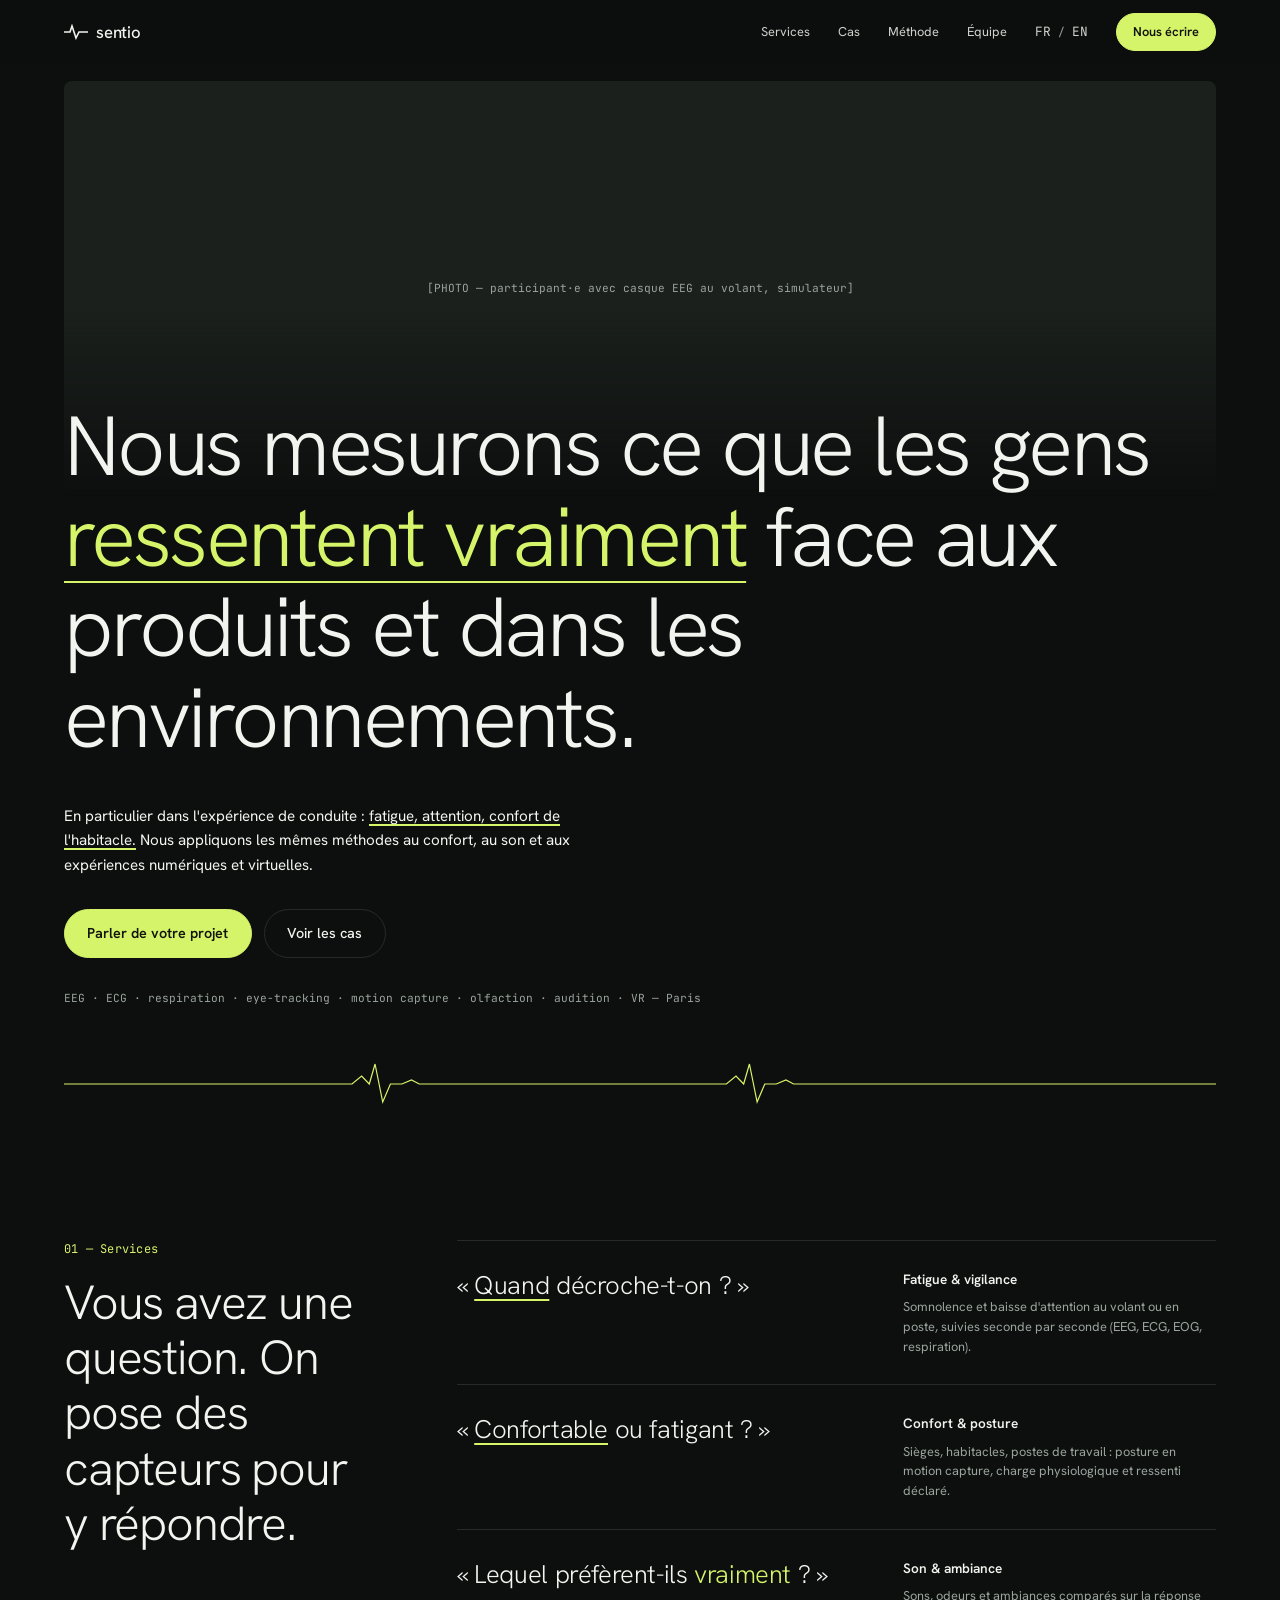
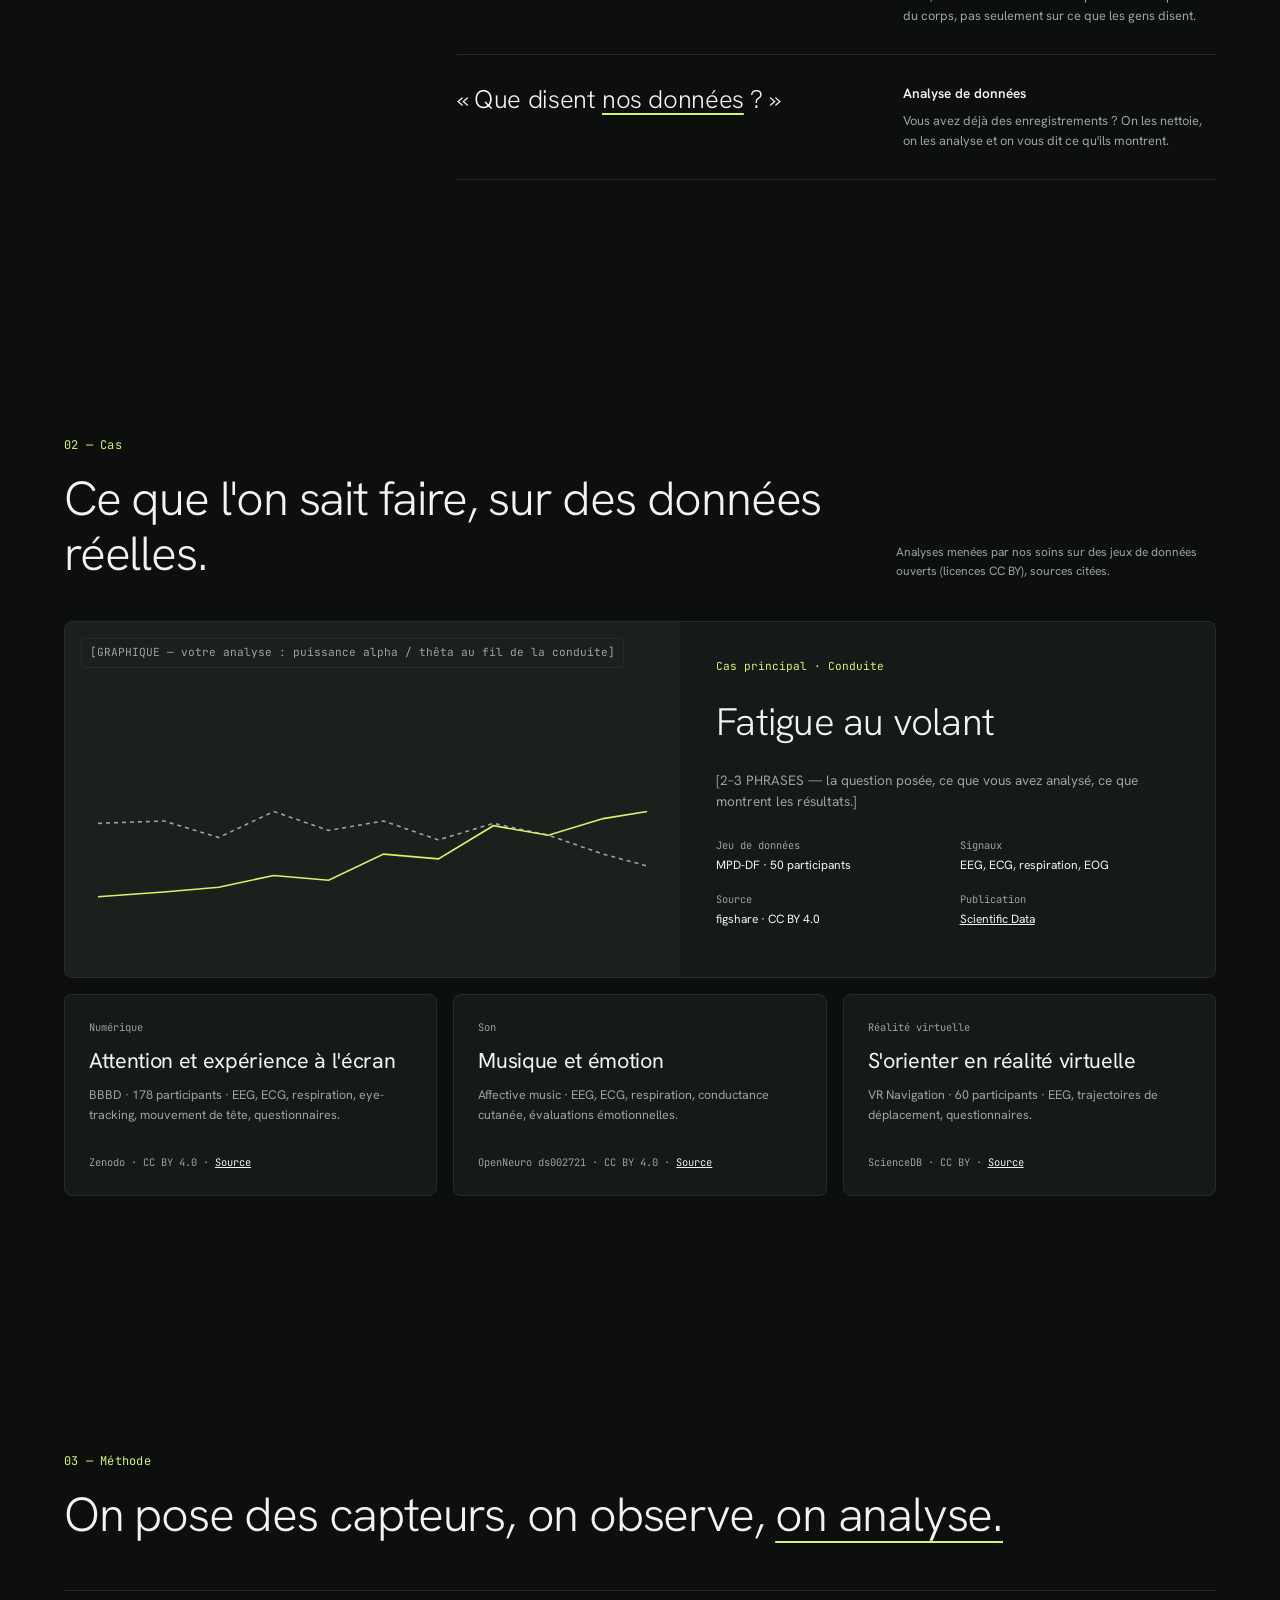
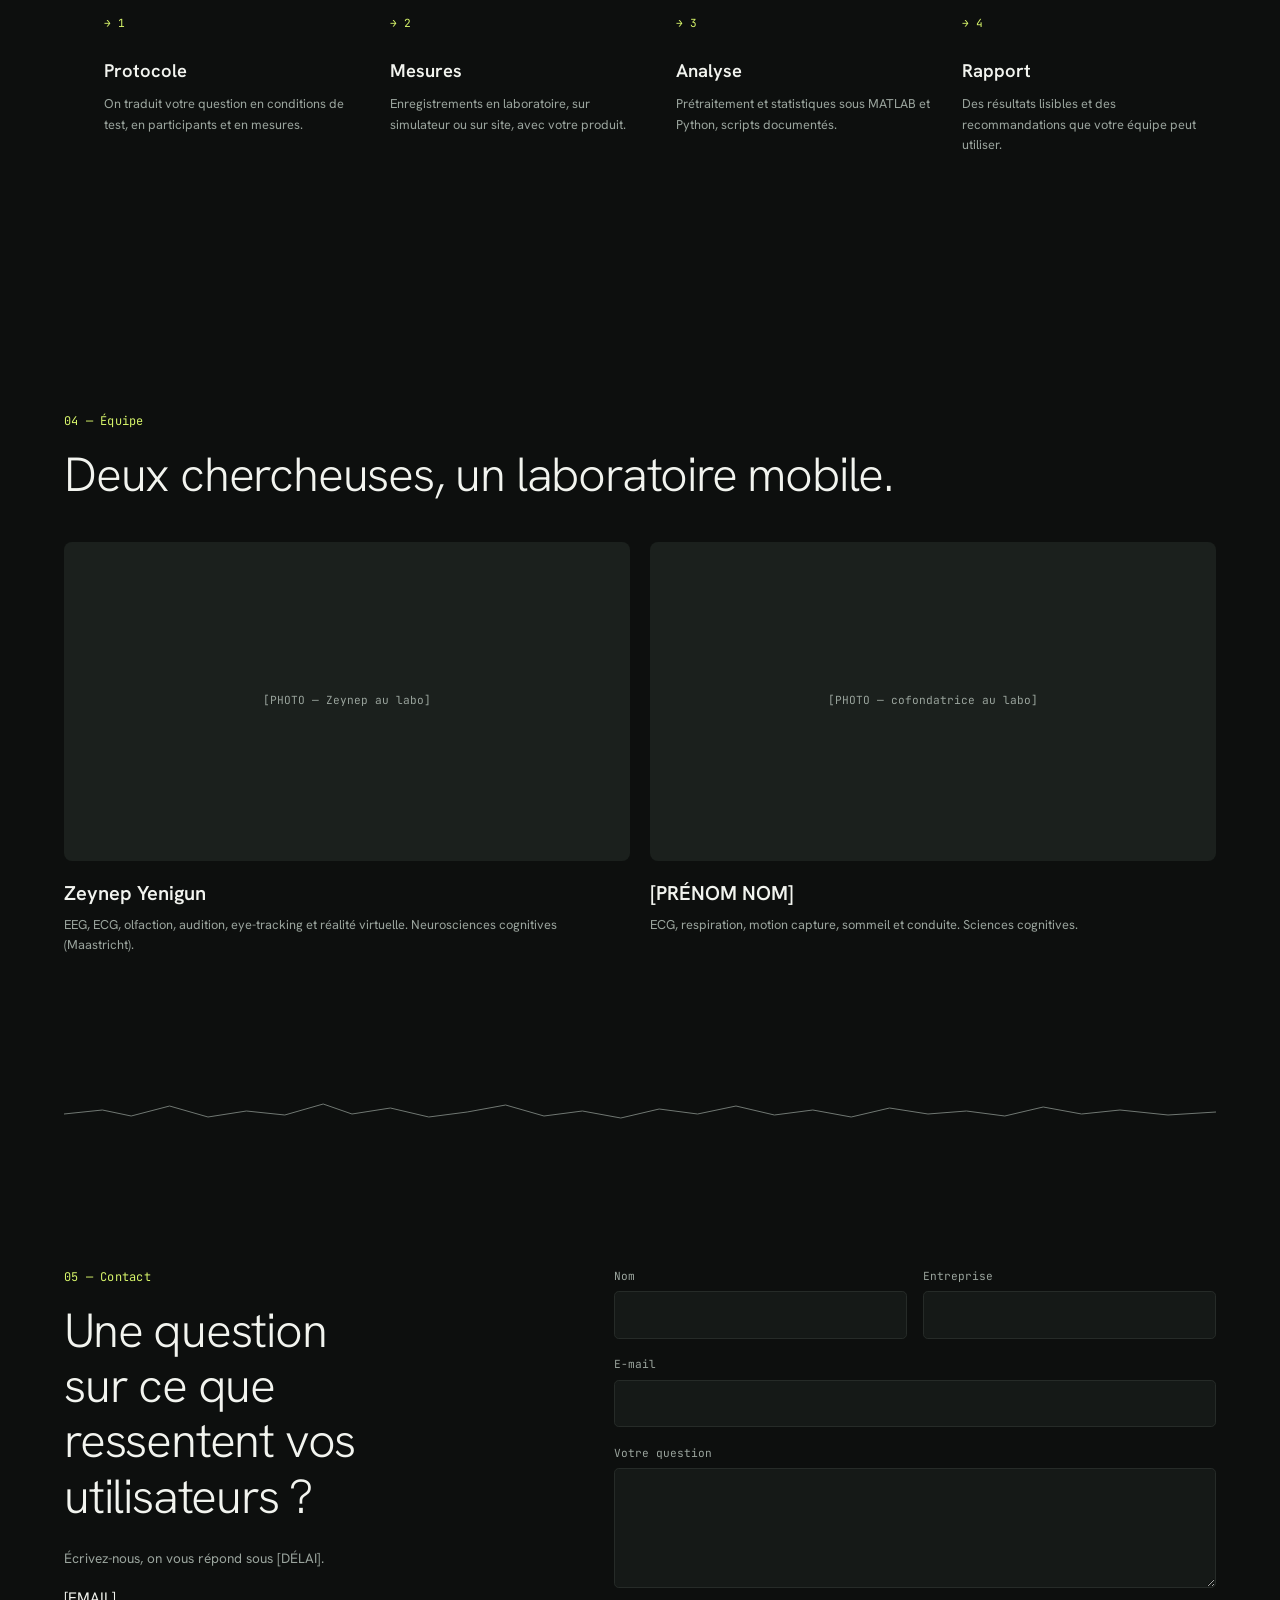
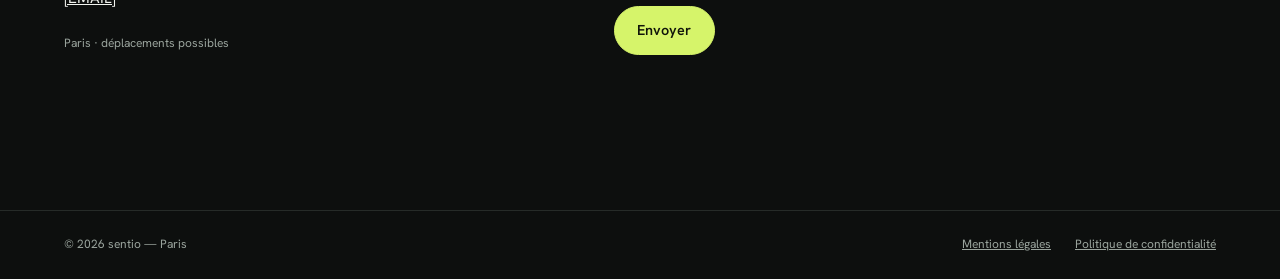
==== index.html @ 90c2dd15 "Site vitrine : première version (FR/EN) Co-Authored-By: Claude Sonnet 5.5 <noreply@anthropic.com>" ====
<!doctype html>
<html lang="fr">
<head>
  <meta charset="utf-8">
  <meta name="viewport" content="width=device-width, initial-scale=1">
  <title>sentio — Mesurer ce que les gens ressentent vraiment</title>
  <meta name="description" content="Mesures physiologiques et comportementales (EEG, ECG, respiration, eye-tracking, motion capture) pour comprendre ce que ressentent vos utilisateurs : fatigue, attention, confort. Paris.">

  <!-- Aperçu lors d'un partage (LinkedIn, etc.) -->
  <meta property="og:title" content="sentio — Mesurer ce que les gens ressentent vraiment">
  <meta property="og:description" content="Fatigue, attention, confort : des mesures sur le corps, pas seulement sur ce que les gens disent.">
  <meta property="og:type" content="website">
  <meta property="og:locale" content="fr_FR">
  <!-- <meta property="og:image" content="https://VOTRE-DOMAINE/assets/og.jpg"> -->

  <link rel="icon" href="assets/favicon.svg" type="image/svg+xml">
  <link rel="alternate" hreflang="en" href="en/">

  <!-- Polices : Google Fonts. Pour s'en passer, retirez ces 3 lignes (le site utilise alors la police système). -->
  <link rel="preconnect" href="https://fonts.googleapis.com">
  <link rel="preconnect" href="https://fonts.gstatic.com" crossorigin>
  <link href="https://fonts.googleapis.com/css2?family=Hanken+Grotesk:wght@300;400;500;600&family=JetBrains+Mono:wght@400&display=swap" rel="stylesheet">

  <link rel="stylesheet" href="css/style.css">
</head>
<body>
  <a class="skip-link" href="#contenu">Aller au contenu</a>

  <!-- ===== En-tête ===== -->
  <header class="site-header">
    <div class="container site-header__inner">
      <a class="logo" href="#top" aria-label="sentio — accueil">
        <svg viewBox="0 0 24 16" aria-hidden="true"><path d="M0 8h6l2-6 4 12 3-6h9"/></svg>
        sentio
      </a>

      <button class="nav-toggle" type="button" aria-expanded="false" aria-controls="nav" aria-label="Ouvrir le menu">
        <svg width="18" height="18" viewBox="0 0 18 18" fill="none" stroke="currentColor" stroke-width="1.6" aria-hidden="true"><path d="M2 5h14M2 13h14"/></svg>
      </button>

      <nav class="nav" id="nav" aria-label="Navigation principale">
        <div class="nav__links">
          <a href="#services">Services</a>
          <a href="#cas">Cas</a>
          <a href="#methode">Méthode</a>
          <a href="#equipe">Équipe</a>
        </div>
        <div class="lang" aria-label="Langue">
          <a href="index.html" aria-current="true" hreflang="fr">FR</a> / <a href="en/" hreflang="en">EN</a>
        </div>
        <a class="btn btn--primary btn--sm" href="#contact">Nous écrire</a>
      </nav>
    </div>
  </header>

  <main id="contenu">
    <span id="top"></span>

    <!-- ===== Hero ===== -->
    <section class="hero">
      <div class="container">
        <div class="hero__visual">
          <!-- Remplacer le bloc .photo__tag par : <img src="assets/hero.jpg" alt="Participante portant un casque EEG au volant d'un simulateur" width="1600" height="900"> -->
          <div class="photo"><span class="photo__tag">[PHOTO — participant·e avec casque EEG au volant, simulateur]</span></div>
        </div>

        <h1 class="h-display hero__title">Nous mesurons ce que les gens <span class="mark">ressentent vraiment</span> face aux produits et dans les environnements.</h1>

        <p class="hero__lead">En particulier dans l'expérience de conduite : <u>fatigue, attention, confort de l'habitacle.</u> Nous appliquons les mêmes méthodes au confort, au son et aux expériences numériques et virtuelles.</p>

        <div class="hero__actions">
          <a class="btn btn--primary" href="#contact">Parler de votre projet</a>
          <a class="btn" href="#cas">Voir les cas</a>
        </div>

        <p class="hero__tags">EEG · ECG · respiration · eye-tracking · motion capture · olfaction · audition · VR — Paris</p>

        <svg class="signal" viewBox="0 0 1200 56" preserveAspectRatio="none" aria-hidden="true">
          <path stroke="var(--accent)" stroke-width="1.2" d="M0 28H300l10-8 8 8 6-20 8 38 8-18h12l10-4 8 4H690l10-8 8 8 6-20 8 38 8-18h12l10-4 8 4H1200"/>
        </svg>
      </div>
    </section>

    <!-- ===== 01 Services ===== -->
    <section class="section" id="services">
      <div class="container split">
        <div class="services__intro">
          <p class="eyebrow">01 — Services</p>
          <h2 class="h-section">Vous avez une question. On pose des capteurs pour y répondre.</h2>
        </div>

        <ul class="service-list">
          <li class="service">
            <p class="service__q">« <u>Quand</u> décroche-t-on ? »</p>
            <div>
              <h3 class="service__title">Fatigue &amp; vigilance</h3>
              <p class="service__text">Somnolence et baisse d'attention au volant ou en poste, suivies seconde par seconde (EEG, ECG, EOG, respiration).</p>
            </div>
          </li>
          <li class="service">
            <p class="service__q">« <u>Confortable</u> ou fatigant ? »</p>
            <div>
              <h3 class="service__title">Confort &amp; posture</h3>
              <p class="service__text">Sièges, habitacles, postes de travail : posture en motion capture, charge physiologique et ressenti déclaré.</p>
            </div>
          </li>
          <li class="service">
            <p class="service__q">« Lequel préfèrent-ils <em>vraiment</em> ? »</p>
            <div>
              <h3 class="service__title">Son &amp; ambiance</h3>
              <p class="service__text">Sons, odeurs et ambiances comparés sur la réponse du corps, pas seulement sur ce que les gens disent.</p>
            </div>
          </li>
          <li class="service">
            <p class="service__q">« Que disent <u>nos données</u> ? »</p>
            <div>
              <h3 class="service__title">Analyse de données</h3>
              <p class="service__text">Vous avez déjà des enregistrements ? On les nettoie, on les analyse et on vous dit ce qu'ils montrent.</p>
            </div>
          </li>
        </ul>
      </div>
    </section>

    <!-- ===== 02 Cas ===== -->
    <section class="section" id="cas">
      <div class="container">
        <div class="cases__head">
          <div>
            <p class="eyebrow">02 — Cas</p>
            <h2 class="h-section">Ce que l'on sait faire, sur des données réelles.</h2>
          </div>
          <p class="cases__note">Analyses menées par nos soins sur des jeux de données ouverts (licences CC BY), sources citées.</p>
        </div>

        <!-- Cas principal -->
        <article class="card case-main">
          <div class="case-main__chart">
            <!-- Graphique provisoire : à remplacer par votre analyse (<img src="assets/cas-fatigue.svg" alt="..."> ). -->
            <svg viewBox="0 0 560 300" preserveAspectRatio="none" role="img" aria-label="Graphique provisoire">
              <path stroke="var(--muted)" stroke-dasharray="4 4" stroke-width="1" d="M30 170 L90 168 L140 182 L190 160 L240 176 L290 168 L340 184 L390 170 L440 180 L490 196 L530 206"/>
              <path stroke="var(--accent)" d="M30 232 L90 228 L140 224 L190 214 L240 218 L290 196 L340 200 L390 172 L440 180 L490 166 L530 160"/>
            </svg>
            <span class="photo__tag">[GRAPHIQUE — votre analyse : puissance alpha / thêta au fil de la conduite]</span>
          </div>
          <div class="case-main__body">
            <p class="case-main__kicker">Cas principal · Conduite</p>
            <h3 class="case-main__title">Fatigue au volant</h3>
            <p class="case-main__text">[2–3 PHRASES — la question posée, ce que vous avez analysé, ce que montrent les résultats.]</p>
            <dl class="meta">
              <div><dt>Jeu de données</dt><dd>MPD-DF · 50 participants</dd></div>
              <div><dt>Signaux</dt><dd>EEG, ECG, respiration, EOG</dd></div>
              <div><dt>Source</dt><dd>figshare · CC BY 4.0</dd></div>
              <div><dt>Publication</dt><dd><a href="#" rel="noopener">Scientific Data</a></dd></div>
            </dl>
          </div>
        </article>

        <!-- Autres cas : copier-coller un <article> pour en ajouter -->
        <div class="case-grid">
          <article class="card case-card">
            <p class="case-card__kicker">Numérique</p>
            <h3 class="case-card__title">Attention et expérience à l'écran</h3>
            <p class="case-card__text">BBBD · 178 participants · EEG, ECG, respiration, eye-tracking, mouvement de tête, questionnaires.</p>
            <p class="case-card__src">Zenodo · CC BY 4.0 · <a href="#" rel="noopener">Source</a></p>
          </article>
          <article class="card case-card">
            <p class="case-card__kicker">Son</p>
            <h3 class="case-card__title">Musique et émotion</h3>
            <p class="case-card__text">Affective music · EEG, ECG, respiration, conductance cutanée, évaluations émotionnelles.</p>
            <p class="case-card__src">OpenNeuro ds002721 · CC BY 4.0 · <a href="#" rel="noopener">Source</a></p>
          </article>
          <article class="card case-card">
            <p class="case-card__kicker">Réalité virtuelle</p>
            <h3 class="case-card__title">S'orienter en réalité virtuelle</h3>
            <p class="case-card__text">VR Navigation · 60 participants · EEG, trajectoires de déplacement, questionnaires.</p>
            <p class="case-card__src">ScienceDB · CC BY · <a href="#" rel="noopener">Source</a></p>
          </article>
        </div>
      </div>
    </section>

    <!-- ===== 03 Méthode ===== -->
    <section class="section method" id="methode">
      <div class="container">
        <p class="eyebrow">03 — Méthode</p>
        <h2 class="h-section">On pose des capteurs, on observe, <span class="underline">on analyse.</span></h2>

        <ol class="steps">
          <li class="step">
            <p class="step__num">→ 1</p>
            <h3 class="step__title">Protocole</h3>
            <p class="step__text">On traduit votre question en conditions de test, en participants et en mesures.</p>
          </li>
          <li class="step">
            <p class="step__num">→ 2</p>
            <h3 class="step__title">Mesures</h3>
            <p class="step__text">Enregistrements en laboratoire, sur simulateur ou sur site, avec votre produit.</p>
          </li>
          <li class="step">
            <p class="step__num">→ 3</p>
            <h3 class="step__title">Analyse</h3>
            <p class="step__text">Prétraitement et statistiques sous MATLAB et Python, scripts documentés.</p>
          </li>
          <li class="step">
            <p class="step__num">→ 4</p>
            <h3 class="step__title">Rapport</h3>
            <p class="step__text">Des résultats lisibles et des recommandations que votre équipe peut utiliser.</p>
          </li>
        </ol>
      </div>
    </section>

    <!-- ===== 04 Équipe ===== -->
    <section class="section team" id="equipe">
      <div class="container">
        <p class="eyebrow">04 — Équipe</p>
        <h2 class="h-section">Deux chercheuses, un laboratoire mobile.</h2>

        <div class="team__grid">
          <article class="member">
            <!-- Remplacer par : <img src="assets/zeynep.jpg" alt="Zeynep Yenigun au laboratoire" width="800" height="450"> -->
            <div class="photo"><span class="photo__tag">[PHOTO — Zeynep au labo]</span></div>
            <h3 class="member__name">Zeynep Yenigun</h3>
            <p class="member__bio">EEG, ECG, olfaction, audition, eye-tracking et réalité virtuelle. Neurosciences cognitives (Maastricht).</p>
          </article>
          <article class="member">
            <div class="photo"><span class="photo__tag">[PHOTO — cofondatrice au labo]</span></div>
            <h3 class="member__name">[PRÉNOM NOM]</h3>
            <p class="member__bio">ECG, respiration, motion capture, sommeil et conduite. Sciences cognitives.</p>
          </article>
        </div>
      </div>
    </section>

    <!-- ===== 05 Contact ===== -->
    <section class="section contact" id="contact">
      <div class="container">
        <svg class="signal" viewBox="0 0 1200 56" preserveAspectRatio="none" aria-hidden="true">
          <path stroke="var(--muted)" stroke-width="1" opacity=".7" d="M0 30 L40 26 L70 32 L110 22 L150 33 L190 27 L230 31 L270 20 L300 30 L340 24 L380 33 L420 28 L460 21 L500 32 L540 27 L580 34 L620 25 L660 30 L700 22 L740 31 L780 26 L820 33 L860 24 L900 30 L940 27 L980 32 L1020 23 L1060 30 L1100 26 L1150 31 L1200 28"/>
        </svg>

        <div class="contact__grid">
          <div>
            <p class="eyebrow">05 — Contact</p>
            <h2 class="h-section contact__title">Une question sur ce que ressentent vos utilisateurs ?</h2>
            <p class="contact__text">Écrivez-nous, on vous répond sous [DÉLAI].</p>
            <p class="contact__mail"><a href="mailto:contact@exemple.fr">[EMAIL]</a></p>
            <p class="contact__place">Paris · déplacements possibles</p>
          </div>

          <!-- Formulaire : remplacer l'action par l'URL de votre service (voir README) -->
          <form class="form" action="https://formspree.io/f/VOTRE_ID" method="POST" id="contact-form">
            <div class="field">
              <label for="nom">Nom</label>
              <input id="nom" name="nom" type="text" autocomplete="name" required>
            </div>
            <div class="field">
              <label for="entreprise">Entreprise</label>
              <input id="entreprise" name="entreprise" type="text" autocomplete="organization">
            </div>
            <div class="field field--full">
              <label for="email">E-mail</label>
              <input id="email" name="email" type="email" autocomplete="email" required>
            </div>
            <div class="field field--full">
              <label for="question">Votre question</label>
              <textarea id="question" name="question" required></textarea>
            </div>
            <input class="hp" type="text" name="_gotcha" tabindex="-1" autocomplete="off" aria-hidden="true">
            <div class="form__actions">
              <button class="btn btn--primary" type="submit">Envoyer</button>
              <p class="form__status" role="status" aria-live="polite"
                 data-sending="Envoi en cours…"
                 data-ok="Merci, votre message est bien parti."
                 data-error="Une erreur est survenue. Écrivez-nous directement par e-mail."></p>
            </div>
          </form>
        </div>
      </div>
    </section>
  </main>

  <!-- ===== Pied de page ===== -->
  <footer class="site-footer">
    <div class="container site-footer__inner">
      <p>© 2026 sentio — Paris</p>
      <nav aria-label="Liens légaux">
        <a href="mentions-legales.html">Mentions légales</a>
        <a href="confidentialite.html">Politique de confidentialité</a>
      </nav>
    </div>
  </footer>

  <script src="js/main.js" defer></script>
</body>
</html>
---- css/style.css ----
/* ==========================================================================
   sentio — feuille de style unique
   Organisation : 1. Variables  2. Base  3. Composants  4. Sections  5. Responsive
   Pour changer l'apparence du site, commencez par les variables (section 1).
   ========================================================================== */

/* 1. VARIABLES ------------------------------------------------------------ */
:root {
  /* Couleurs */
  --bg:        #0d0f0e;
  --surface:   #151917;   /* cartes, champs */
  --surface-2: #1b201d;   /* emplacements photo */
  --line:      #262b28;   /* filets */
  --text:      #f2f4ef;
  --muted:     #9aa49d;
  --accent:    #d6f46a;   /* vert citron : boutons, mots clés */
  --accent-ink:#10140a;   /* texte sur fond accent */

  /* Typographie */
  --font-sans: "Hanken Grotesk", system-ui, -apple-system, "Segoe UI", Roboto, sans-serif;
  --font-mono: "JetBrains Mono", ui-monospace, "SF Mono", Menlo, monospace;

  /* Espacements et largeurs */
  --gutter: clamp(1.25rem, 4vw, 2.5rem);
  --max:    72rem;
  --section-y: clamp(4.5rem, 10vw, 8rem);
  --radius: 0.5rem;
}

/* 2. BASE ----------------------------------------------------------------- */
*, *::before, *::after { box-sizing: border-box; }

html { scroll-behavior: smooth; scroll-padding-top: 5rem; }

body {
  margin: 0;
  background: var(--bg);
  color: var(--text);
  font-family: var(--font-sans);
  font-size: 1rem;
  line-height: 1.6;
  -webkit-font-smoothing: antialiased;
}

img, svg { display: block; max-width: 100%; }
a { color: inherit; }
h1, h2, h3, p, ul, figure { margin: 0; }
ul { padding: 0; list-style: none; }

:focus-visible { outline: 2px solid var(--accent); outline-offset: 3px; }

.container { width: min(100% - 2 * var(--gutter), var(--max)); margin-inline: auto; }

.skip-link {
  position: absolute; left: var(--gutter); top: -4rem; z-index: 100;
  background: var(--accent); color: var(--accent-ink);
  padding: 0.5rem 1rem; border-radius: var(--radius); font-weight: 600;
}
.skip-link:focus { top: 0.75rem; }

/* 3. COMPOSANTS ----------------------------------------------------------- */

/* Étiquette de section : « 01 — Services » */
.eyebrow {
  font-family: var(--font-mono);
  font-size: 0.75rem;
  letter-spacing: 0.02em;
  color: var(--accent);
  margin-bottom: 1rem;
}

/* Titres */
.h-display {
  font-size: clamp(2.6rem, 7vw, 5.25rem);
  font-weight: 300;
  line-height: 1.08;
  letter-spacing: -0.03em;
}
.h-section {
  font-size: clamp(1.9rem, 4vw, 3rem);
  font-weight: 300;
  line-height: 1.15;
  letter-spacing: -0.025em;
}

/* Mot clé souligné en vert */
.mark {
  color: var(--accent);
  text-decoration: underline;
  text-decoration-thickness: 2px;
  text-underline-offset: 0.18em;
}
u, .underline {
  text-decoration: underline;
  text-decoration-color: var(--accent);
  text-decoration-thickness: 2px;
  text-underline-offset: 0.2em;
}

/* Boutons */
.btn {
  display: inline-flex; align-items: center; justify-content: center;
  padding: 0.75rem 1.4rem;
  border-radius: 999px;
  border: 1px solid var(--line);
  background: transparent;
  color: var(--text);
  font: inherit; font-size: 0.9rem; font-weight: 500;
  text-decoration: none; cursor: pointer;
  transition: background-color .2s, border-color .2s, transform .2s;
}
.btn:hover { border-color: var(--muted); }
.btn--primary { background: var(--accent); border-color: var(--accent); color: var(--accent-ink); font-weight: 600; }
.btn--primary:hover { background: #e4ff7e; border-color: #e4ff7e; }
.btn--sm { padding: 0.5rem 1rem; font-size: 0.8rem; }

/* Emplacement photo (à remplacer par une <img>, voir README) */
.photo {
  position: relative;
  background: var(--surface-2);
  border-radius: var(--radius);
  overflow: hidden;
}
.photo img { width: 100%; height: 100%; object-fit: cover; }
.photo__tag {
  position: absolute; inset: 0;
  display: grid; place-items: center; text-align: center; padding: 1rem;
  font-family: var(--font-mono); font-size: 0.7rem; color: var(--muted);
}

/* Séparateurs « signal » */
.signal { width: 100%; height: 3.5rem; }
.signal path { fill: none; vector-effect: non-scaling-stroke; }

/* 4. SECTIONS ------------------------------------------------------------- */

/* --- En-tête --- */
.site-header {
  position: sticky; top: 0; z-index: 50;
  background: rgba(13, 15, 14, 0.82);
  backdrop-filter: blur(12px);
  -webkit-backdrop-filter: blur(12px);
  border-bottom: 1px solid transparent;
}
.site-header__inner {
  display: flex; align-items: center; justify-content: space-between;
  min-height: 4rem;
}
.logo { display: inline-flex; align-items: center; gap: 0.5rem; text-decoration: none; font-weight: 500; font-size: 1.05rem; letter-spacing: -0.01em; }
.logo svg { width: 1.5rem; height: 1rem; stroke: var(--text); fill: none; stroke-width: 1.6; }

.nav { display: flex; align-items: center; gap: 1.75rem; }
.nav__links { display: flex; gap: 1.75rem; }
.nav a:not(.btn) { font-size: 0.8rem; text-decoration: none; color: var(--text); opacity: .85; }
.nav a:not(.btn):hover { opacity: 1; color: var(--accent); }
.lang { font-family: var(--font-mono); font-size: 0.7rem; color: var(--muted); }
.lang a { text-decoration: none; }
.lang [aria-current="true"] { color: var(--text); }

.nav-toggle { display: none; }

/* --- Hero --- */
.hero { padding-top: 1rem; }
.hero__visual {
  position: relative;
  height: clamp(15rem, 34vw, 26rem);
  margin-bottom: clamp(-6rem, -8vw, -3rem);   /* le titre chevauche l'image */
  -webkit-mask-image: linear-gradient(to bottom, #000 55%, transparent);
          mask-image: linear-gradient(to bottom, #000 55%, transparent);
}
.hero__visual .photo { height: 100%; border-radius: var(--radius); }
.hero__title { position: relative; max-width: 15em; }
.hero__lead { max-width: 34rem; margin-top: 2.5rem; font-size: 0.95rem; color: var(--text); }
.hero__lead u { color: var(--text); }
.hero__actions { display: flex; gap: 0.75rem; flex-wrap: wrap; margin-top: 2rem; }
.hero__tags { margin-top: 2rem; font-family: var(--font-mono); font-size: 0.7rem; color: var(--muted); }
.hero .signal { margin-top: 3rem; }

/* --- Sections génériques --- */
.section { padding-block: var(--section-y); }

.split { display: grid; grid-template-columns: 1fr 2.2fr; gap: 2rem 3rem; }

/* --- 01 Services --- */
.services__intro .h-section { max-width: 11ch; }
.service-list { border-top: 1px solid var(--line); }
.service {
  display: grid; grid-template-columns: 1.3fr 1fr; gap: 1rem 2.5rem;
  padding-block: 1.75rem; border-bottom: 1px solid var(--line);
}
.service__q { font-size: clamp(1.25rem, 2.2vw, 1.6rem); font-weight: 300; letter-spacing: -0.015em; line-height: 1.3; }
.service__q em { font-style: normal; color: var(--accent); }
.service__title { font-size: 0.85rem; font-weight: 600; margin-bottom: 0.4rem; }
.service__text { font-size: 0.8rem; color: var(--muted); line-height: 1.55; }

/* --- 02 Cas --- */
.cases__head { display: flex; justify-content: space-between; align-items: flex-end; gap: 2rem; margin-bottom: 2.5rem; }
.cases__note { max-width: 20rem; font-size: 0.75rem; color: var(--muted); }

.card { background: var(--surface); border: 1px solid var(--line); border-radius: var(--radius); }

.case-main { display: grid; grid-template-columns: 1.15fr 1fr; overflow: hidden; }
.case-main__chart { position: relative; background: var(--surface-2); min-height: 18rem; }
.case-main__chart .photo__tag { inset: 1rem auto auto 1rem; place-items: start; padding: .3rem .5rem; border: 1px solid var(--line); border-radius: 3px; }
.case-main__chart svg { position: absolute; inset: 0; width: 100%; height: 100%; }
.case-main__chart path { fill: none; vector-effect: non-scaling-stroke; stroke-width: 1.6; }
.case-main__body { padding: clamp(1.25rem, 3vw, 2.25rem); }
.case-main__kicker { font-family: var(--font-mono); font-size: 0.7rem; color: var(--accent); margin-bottom: 1rem; }
.case-main__title { font-size: clamp(1.8rem, 3.2vw, 2.4rem); font-weight: 300; letter-spacing: -0.02em; margin-bottom: 1rem; }
.case-main__text { font-size: 0.85rem; color: var(--muted); margin-bottom: 1.5rem; }

.meta { display: grid; grid-template-columns: 1fr 1fr; gap: 1rem 1.5rem; font-size: 0.75rem; }
.meta dt { font-family: var(--font-mono); font-size: 0.65rem; color: var(--muted); margin-bottom: 0.15rem; }
.meta dd { margin: 0; }

.case-grid { display: grid; grid-template-columns: repeat(3, 1fr); gap: 1rem; margin-top: 1rem; }
.case-card { padding: 1.5rem; display: flex; flex-direction: column; gap: 0.75rem; }
.case-card__kicker { font-family: var(--font-mono); font-size: 0.65rem; color: var(--muted); }
.case-card__title { font-size: 1.35rem; font-weight: 400; letter-spacing: -0.015em; line-height: 1.2; }
.case-card__text { font-size: 0.78rem; color: var(--muted); }
.case-card__src { margin-top: auto; padding-top: 1rem; font-family: var(--font-mono); font-size: 0.65rem; color: var(--muted); }
.case-card__src a, .meta a { color: var(--text); }

/* --- 03 Méthode --- */
.method .h-section { margin-bottom: 3rem; }
.steps { display: grid; grid-template-columns: repeat(4, 1fr); gap: 2rem; border-top: 1px solid var(--line); padding-top: 1.5rem; margin: 0; list-style: none; }
.step__num { font-family: var(--font-mono); font-size: 0.7rem; color: var(--accent); margin-bottom: 1.5rem; }
.step__title { font-size: 1.15rem; font-weight: 600; margin-bottom: 0.5rem; }
.step__text { font-size: 0.8rem; color: var(--muted); }

/* --- 04 Équipe --- */
.team .h-section { margin-bottom: 2.5rem; }
.team__grid { display: grid; grid-template-columns: 1fr 1fr; gap: 1.25rem; }
.member .photo { aspect-ratio: 16 / 9; margin-bottom: 1rem; }
.member__name { font-size: 1.25rem; font-weight: 600; margin-bottom: 0.4rem; }
.member__bio { font-size: 0.8rem; color: var(--muted); max-width: 32rem; }

/* --- 05 Contact --- */
.contact { padding-top: 0; }
.contact .signal { margin-bottom: var(--section-y); }
.contact__grid { display: grid; grid-template-columns: 1fr 1.2fr; gap: 3rem; }
.contact__title { max-width: 12ch; margin-bottom: 1.5rem; }
.contact__text { font-size: 0.85rem; color: var(--muted); margin-bottom: 1rem; }
.contact__mail { font-size: 0.95rem; }
.contact__place { margin-top: 1.5rem; font-size: 0.75rem; color: var(--muted); }

.form { display: grid; grid-template-columns: 1fr 1fr; gap: 1.1rem 1rem; }
.field { display: flex; flex-direction: column; gap: 0.35rem; }
.field--full { grid-column: 1 / -1; }
.field label { font-family: var(--font-mono); font-size: 0.7rem; color: var(--muted); }
.field input, .field textarea {
  width: 100%;
  background: var(--surface); color: var(--text);
  border: 1px solid var(--line); border-radius: 0.3rem;
  padding: 0.7rem 0.8rem;
  font: inherit; font-size: 0.9rem;
  transition: border-color .2s;
}
.field input:hover, .field textarea:hover { border-color: #3a413d; }
.field input:focus, .field textarea:focus { outline: none; border-color: var(--accent); }
.field textarea { min-height: 7.5rem; resize: vertical; }
.form__actions { grid-column: 1 / -1; }
.form__status { margin-top: 0.75rem; font-size: 0.8rem; color: var(--muted); min-height: 1.2em; }
.hp { position: absolute; left: -9999px; }   /* piège anti-spam, ne pas supprimer */

/* --- Pied de page --- */
.site-footer { border-top: 1px solid var(--line); padding-block: 1.5rem; font-size: 0.75rem; color: var(--muted); }
.site-footer__inner { display: flex; justify-content: space-between; gap: 1rem; flex-wrap: wrap; }
.site-footer nav { display: flex; gap: 1.5rem; }
.site-footer a { color: var(--muted); }
.site-footer a:hover { color: var(--text); }

/* --- Pages légales --- */
.legal { padding-block: 4rem 6rem; max-width: 44rem; }
.legal h1 { font-size: clamp(2rem, 4vw, 2.75rem); font-weight: 300; letter-spacing: -0.02em; margin-bottom: 2rem; }
.legal h2 { font-size: 1.1rem; margin: 2rem 0 0.5rem; }
.legal p, .legal li { color: var(--muted); font-size: 0.9rem; }
.todo { background: rgba(214, 244, 106, .12); color: var(--accent); padding: 0 .3em; border-radius: 3px; }

/* 5. RESPONSIVE ----------------------------------------------------------- */
@media (max-width: 62rem) {
  .case-main { grid-template-columns: 1fr; }
  .case-main__chart { min-height: 14rem; }
  .case-grid { grid-template-columns: 1fr; }
  .steps { grid-template-columns: 1fr 1fr; }
}

@media (max-width: 48rem) {
  /* Menu mobile */
  .nav-toggle {
    display: inline-flex; align-items: center; justify-content: center;
    width: 2.5rem; height: 2.5rem;
    background: none; border: 1px solid var(--line); border-radius: 999px; color: var(--text); cursor: pointer;
  }
  .nav {
    position: absolute; left: 0; right: 0; top: 100%;
    flex-direction: column; align-items: flex-start; gap: 1.25rem;
    padding: 1.5rem var(--gutter) 2rem;
    background: var(--bg); border-bottom: 1px solid var(--line);
    display: none;
  }
  .nav.is-open { display: flex; }
  .nav__links { flex-direction: column; gap: 1rem; }
  .nav a:not(.btn) { font-size: 1rem; }

  .split, .contact__grid, .team__grid { grid-template-columns: 1fr; }
  .service { grid-template-columns: 1fr; }
  .cases__head { flex-direction: column; align-items: flex-start; }
  .form { grid-template-columns: 1fr; }
}

@media (max-width: 30rem) {
  .steps { grid-template-columns: 1fr; }
}

@media (prefers-reduced-motion: reduce) {
  html { scroll-behavior: auto; }
  * { transition: none !important; }
}
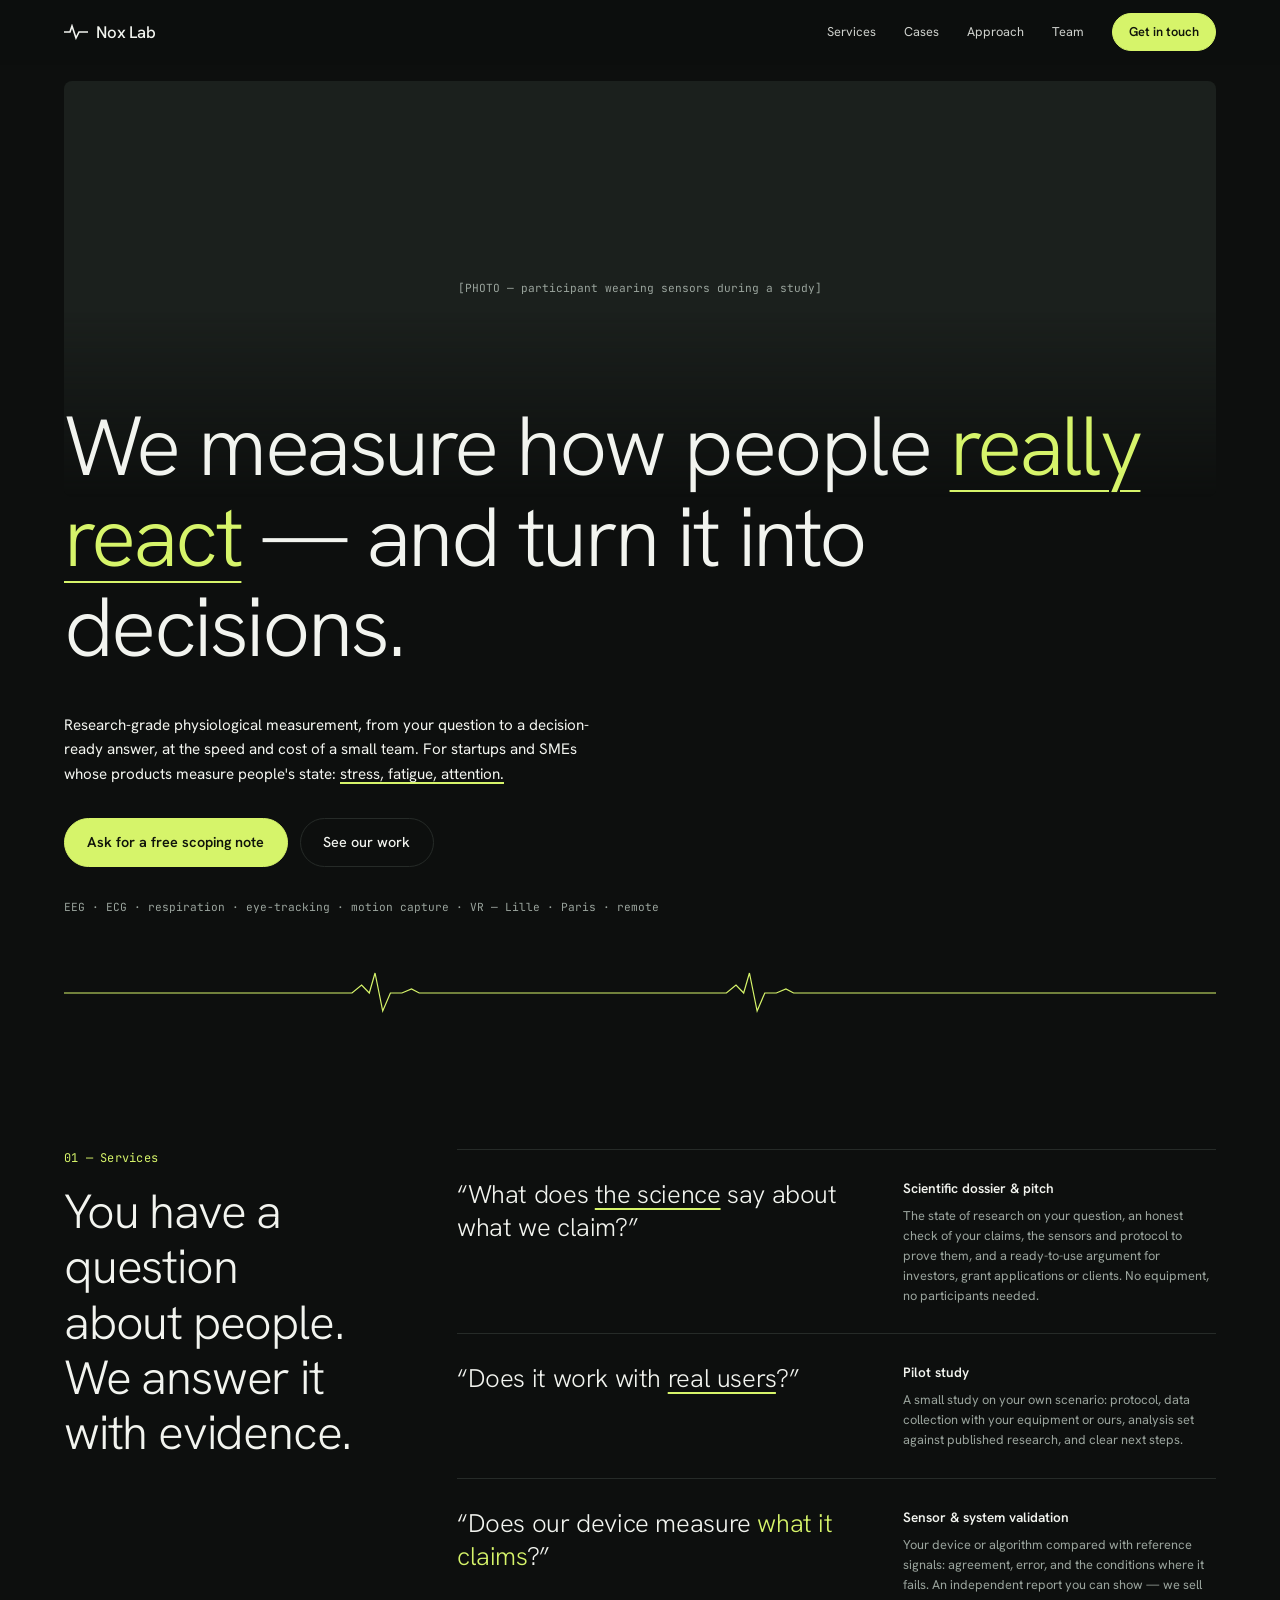
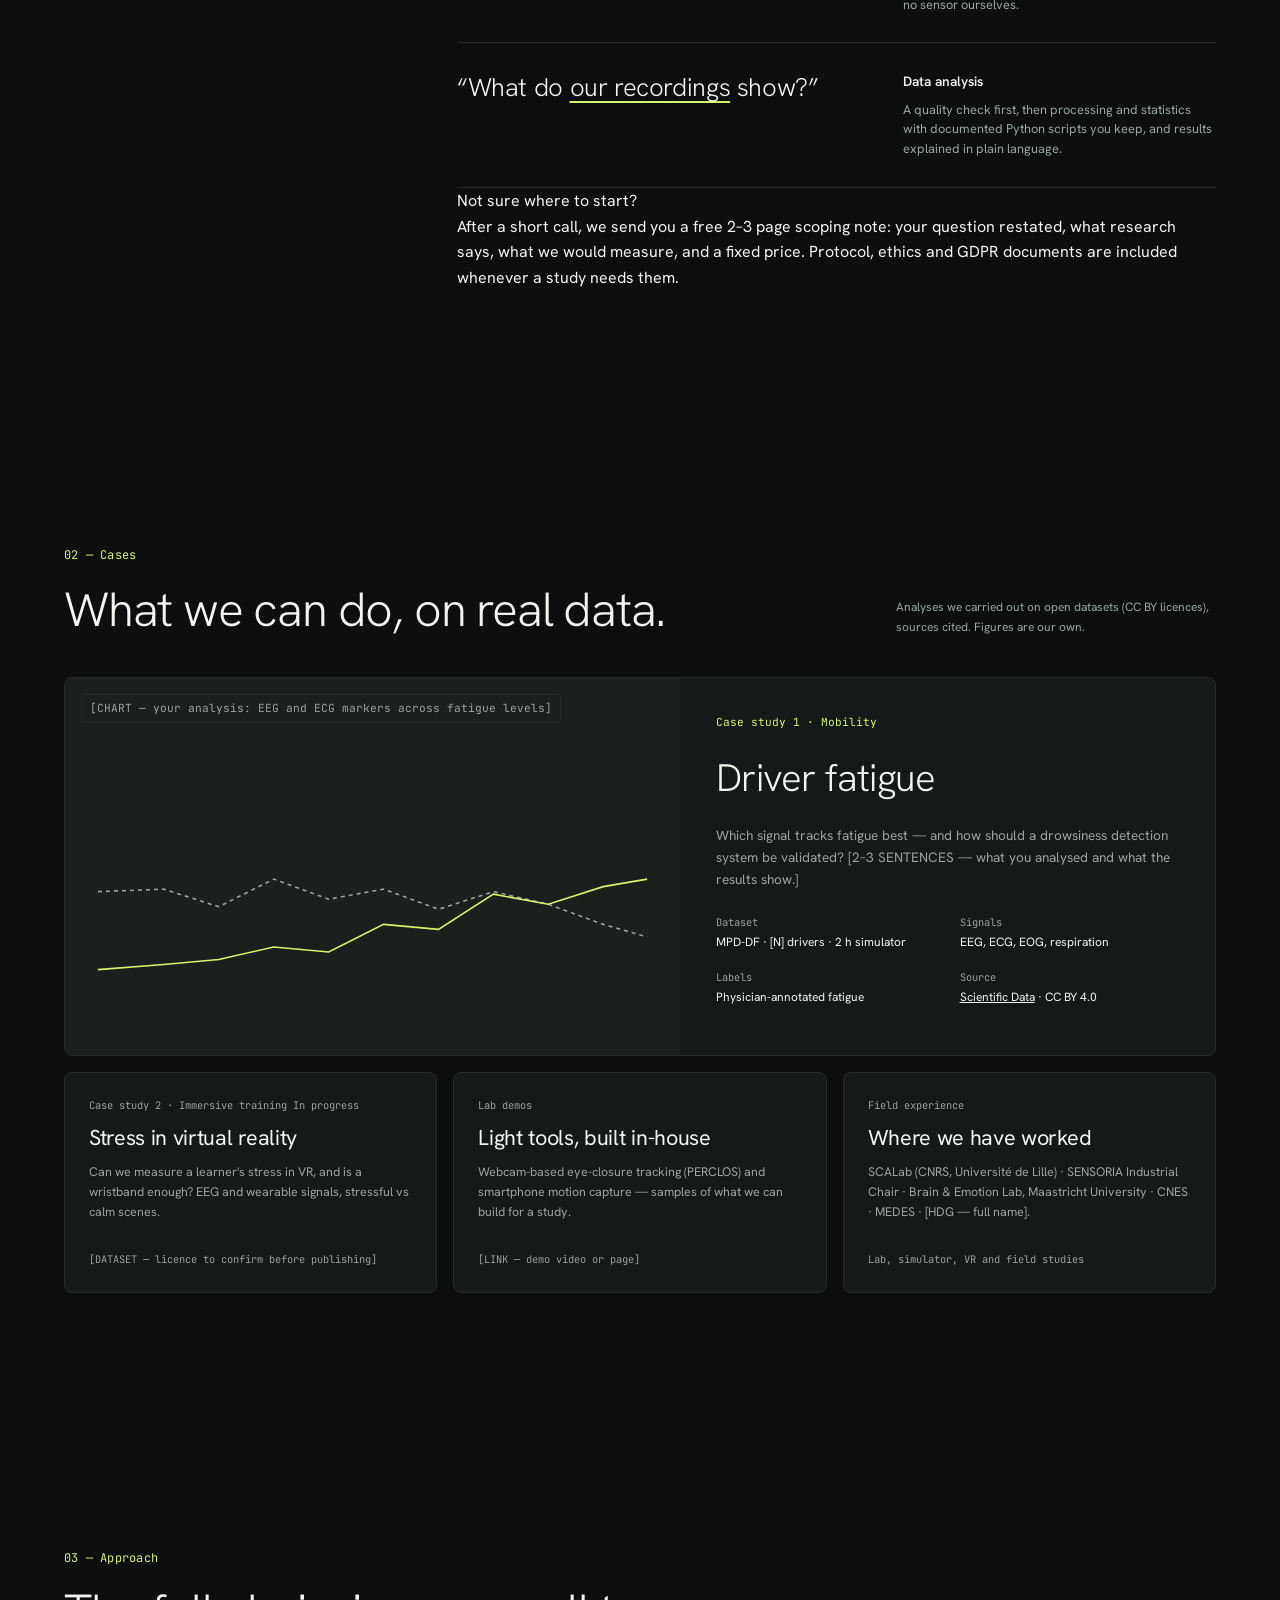
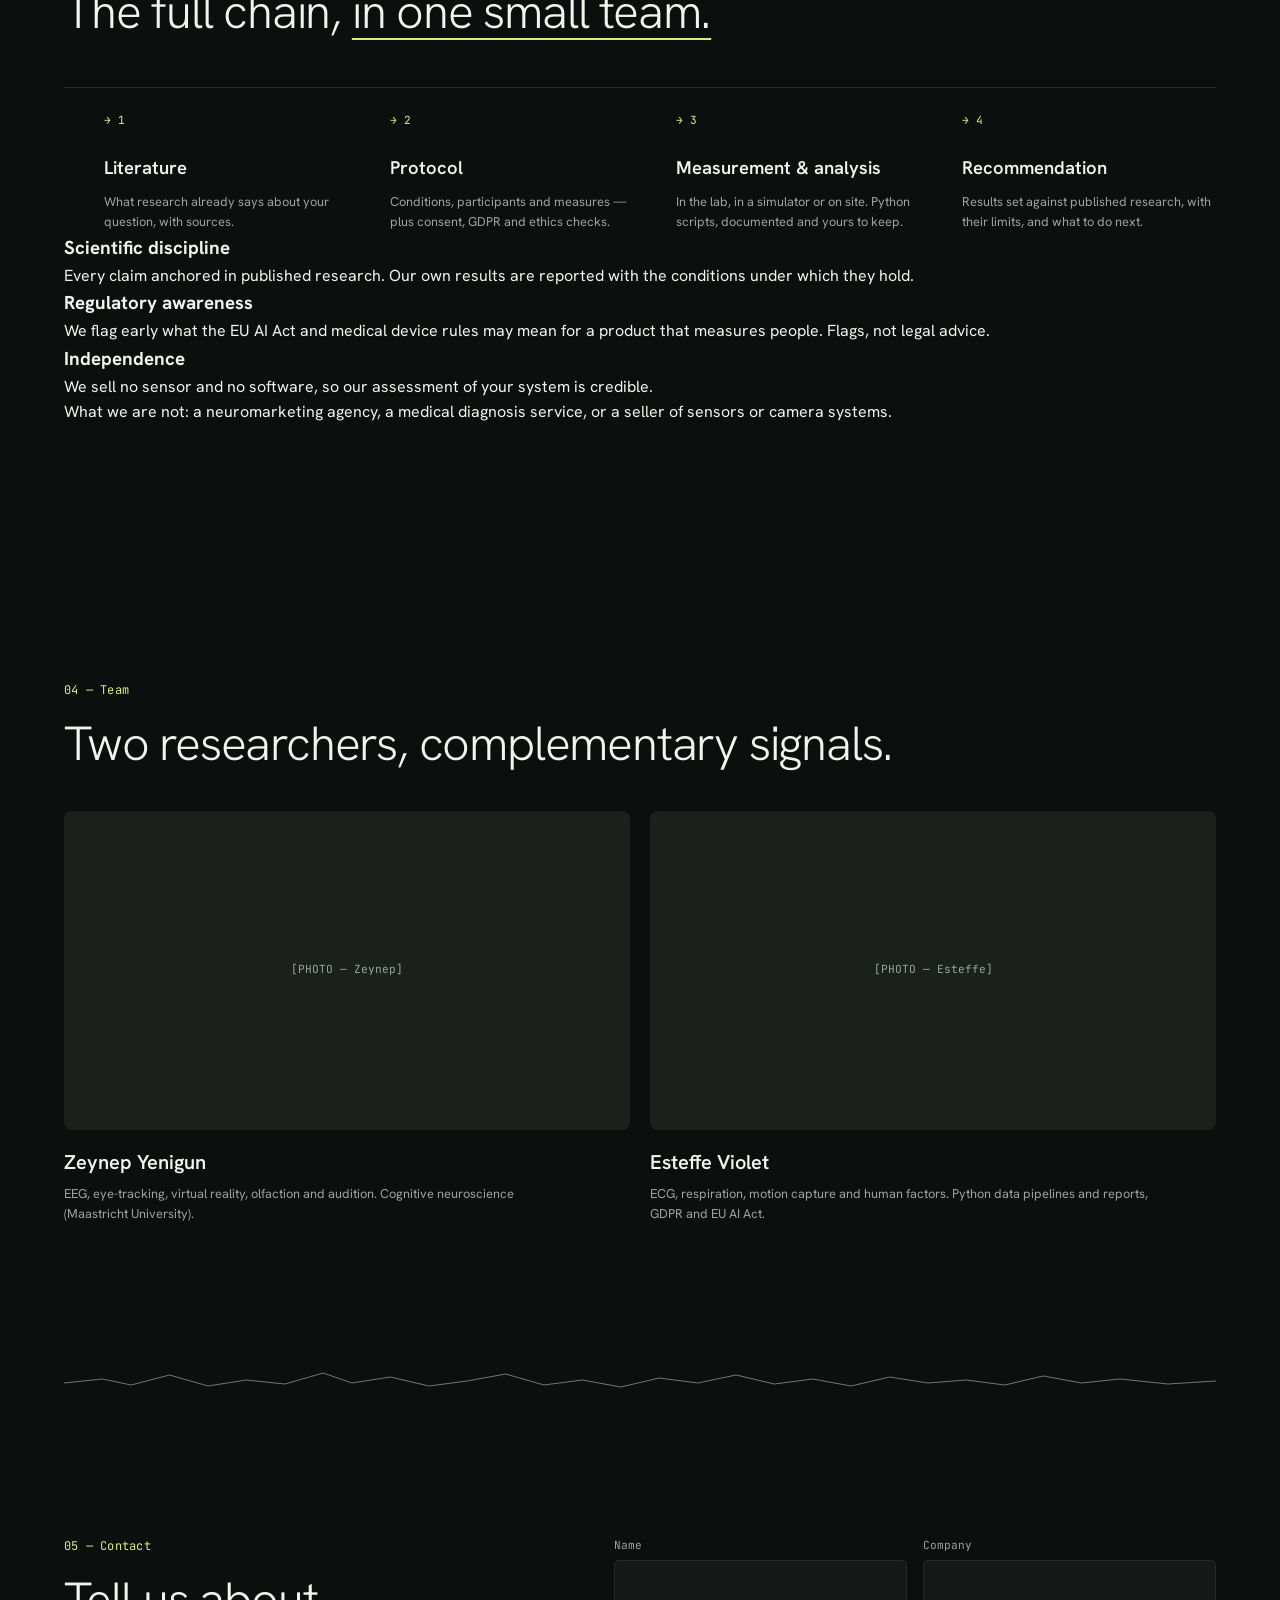
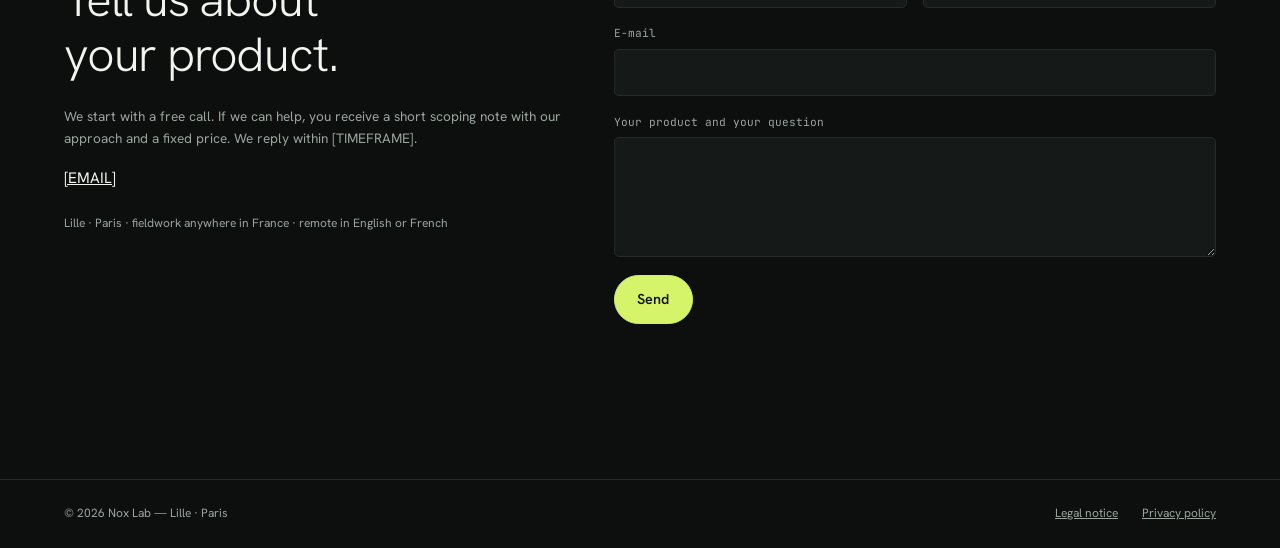
==== commit 190794b5: "Add files via upload" ====
--- a/index.html
+++ b/index.html
@@ -1,22 +1,21 @@
 <!doctype html>
-<html lang="fr">
+<html lang="en">
 <head>
   <meta charset="utf-8">
   <meta name="viewport" content="width=device-width, initial-scale=1">
-  <title>sentio — Mesurer ce que les gens ressentent vraiment</title>
-  <meta name="description" content="Mesures physiologiques et comportementales (EEG, ECG, respiration, eye-tracking, motion capture) pour comprendre ce que ressentent vos utilisateurs : fatigue, attention, confort. Paris.">
-
-  <!-- Aperçu lors d'un partage (LinkedIn, etc.) -->
-  <meta property="og:title" content="sentio — Mesurer ce que les gens ressentent vraiment">
-  <meta property="og:description" content="Fatigue, attention, confort : des mesures sur le corps, pas seulement sur ce que les gens disent.">
+  <title>Nox Lab — Research-grade measurement of how people really react</title>
+  <meta name="description" content="Physiological and behavioural measurement (EEG, ECG, respiration, eye-tracking, motion capture) for startups and SMEs whose products measure people's state: stress, fatigue, attention. Lille and Paris.">
+
+  <!-- Preview when the link is shared (LinkedIn, etc.) -->
+  <meta property="og:title" content="Nox Lab — Research-grade measurement of how people really react">
+  <meta property="og:description" content="From your question to a decision-ready answer: scientific dossiers, pilot studies, sensor validation and data analysis.">
   <meta property="og:type" content="website">
-  <meta property="og:locale" content="fr_FR">
-  <!-- <meta property="og:image" content="https://VOTRE-DOMAINE/assets/og.jpg"> -->
+  <meta property="og:locale" content="en_GB">
+  <!-- <meta property="og:image" content="https://YOUR-DOMAIN/assets/og.jpg"> -->
 
   <link rel="icon" href="assets/favicon.svg" type="image/svg+xml">
-  <link rel="alternate" hreflang="en" href="en/">
-
-  <!-- Polices : Google Fonts. Pour s'en passer, retirez ces 3 lignes (le site utilise alors la police système). -->
+
+  <!-- Fonts: Google Fonts. Remove these 3 lines to fall back to system fonts. -->
   <link rel="preconnect" href="https://fonts.googleapis.com">
   <link rel="preconnect" href="https://fonts.gstatic.com" crossorigin>
   <link href="https://fonts.googleapis.com/css2?family=Hanken+Grotesk:wght@300;400;500;600&family=JetBrains+Mono:wght@400&display=swap" rel="stylesheet">
@@ -24,56 +23,51 @@
   <link rel="stylesheet" href="css/style.css">
 </head>
 <body>
-  <a class="skip-link" href="#contenu">Aller au contenu</a>
-
-  <!-- ===== En-tête ===== -->
+  <a class="skip-link" href="#content">Skip to content</a>
+
   <header class="site-header">
     <div class="container site-header__inner">
-      <a class="logo" href="#top" aria-label="sentio — accueil">
+      <a class="logo" href="#top" aria-label="Nox Lab — home">
         <svg viewBox="0 0 24 16" aria-hidden="true"><path d="M0 8h6l2-6 4 12 3-6h9"/></svg>
-        sentio
+        Nox Lab
       </a>
 
-      <button class="nav-toggle" type="button" aria-expanded="false" aria-controls="nav" aria-label="Ouvrir le menu">
+      <button class="nav-toggle" type="button" aria-expanded="false" aria-controls="nav" aria-label="Open menu">
         <svg width="18" height="18" viewBox="0 0 18 18" fill="none" stroke="currentColor" stroke-width="1.6" aria-hidden="true"><path d="M2 5h14M2 13h14"/></svg>
       </button>
 
-      <nav class="nav" id="nav" aria-label="Navigation principale">
+      <nav class="nav" id="nav" aria-label="Main navigation">
         <div class="nav__links">
           <a href="#services">Services</a>
-          <a href="#cas">Cas</a>
-          <a href="#methode">Méthode</a>
-          <a href="#equipe">Équipe</a>
-        </div>
-        <div class="lang" aria-label="Langue">
-          <a href="index.html" aria-current="true" hreflang="fr">FR</a> / <a href="en/" hreflang="en">EN</a>
-        </div>
-        <a class="btn btn--primary btn--sm" href="#contact">Nous écrire</a>
+          <a href="#cases">Cases</a>
+          <a href="#approach">Approach</a>
+          <a href="#team">Team</a>
+        </div>
+        <a class="btn btn--primary btn--sm" href="#contact">Get in touch</a>
       </nav>
     </div>
   </header>
 
-  <main id="contenu">
+  <main id="content">
     <span id="top"></span>
 
-    <!-- ===== Hero ===== -->
     <section class="hero">
       <div class="container">
         <div class="hero__visual">
-          <!-- Remplacer le bloc .photo__tag par : <img src="assets/hero.jpg" alt="Participante portant un casque EEG au volant d'un simulateur" width="1600" height="900"> -->
-          <div class="photo"><span class="photo__tag">[PHOTO — participant·e avec casque EEG au volant, simulateur]</span></div>
-        </div>
-
-        <h1 class="h-display hero__title">Nous mesurons ce que les gens <span class="mark">ressentent vraiment</span> face aux produits et dans les environnements.</h1>
-
-        <p class="hero__lead">En particulier dans l'expérience de conduite : <u>fatigue, attention, confort de l'habitacle.</u> Nous appliquons les mêmes méthodes au confort, au son et aux expériences numériques et virtuelles.</p>
+          <!-- Replace the .photo__tag with: <img src="assets/hero.jpg" alt="Participant wearing physiological sensors during a study" width="1600" height="900"> -->
+          <div class="photo"><span class="photo__tag">[PHOTO — participant wearing sensors during a study]</span></div>
+        </div>
+
+        <h1 class="h-display hero__title">We measure how people <span class="mark">really react</span> — and turn it into decisions.</h1>
+
+        <p class="hero__lead">Research-grade physiological measurement, from your question to a decision-ready answer, at the speed and cost of a small team. For startups and SMEs whose products measure people's state: <u>stress, fatigue, attention.</u></p>
 
         <div class="hero__actions">
-          <a class="btn btn--primary" href="#contact">Parler de votre projet</a>
-          <a class="btn" href="#cas">Voir les cas</a>
-        </div>
-
-        <p class="hero__tags">EEG · ECG · respiration · eye-tracking · motion capture · olfaction · audition · VR — Paris</p>
+          <a class="btn btn--primary" href="#contact">Ask for a free scoping note</a>
+          <a class="btn" href="#cases">See our work</a>
+        </div>
+
+        <p class="hero__tags">EEG · ECG · respiration · eye-tracking · motion capture · VR — Lille · Paris · remote</p>
 
         <svg class="signal" viewBox="0 0 1200 56" preserveAspectRatio="none" aria-hidden="true">
           <path stroke="var(--accent)" stroke-width="1.2" d="M0 28H300l10-8 8 8 6-20 8 38 8-18h12l10-4 8 4H690l10-8 8 8 6-20 8 38 8-18h12l10-4 8 4H1200"/>
@@ -81,159 +75,174 @@
       </div>
     </section>
 
-    <!-- ===== 01 Services ===== -->
     <section class="section" id="services">
       <div class="container split">
         <div class="services__intro">
           <p class="eyebrow">01 — Services</p>
-          <h2 class="h-section">Vous avez une question. On pose des capteurs pour y répondre.</h2>
-        </div>
-
-        <ul class="service-list">
-          <li class="service">
-            <p class="service__q">« <u>Quand</u> décroche-t-on ? »</p>
-            <div>
-              <h3 class="service__title">Fatigue &amp; vigilance</h3>
-              <p class="service__text">Somnolence et baisse d'attention au volant ou en poste, suivies seconde par seconde (EEG, ECG, EOG, respiration).</p>
-            </div>
-          </li>
-          <li class="service">
-            <p class="service__q">« <u>Confortable</u> ou fatigant ? »</p>
-            <div>
-              <h3 class="service__title">Confort &amp; posture</h3>
-              <p class="service__text">Sièges, habitacles, postes de travail : posture en motion capture, charge physiologique et ressenti déclaré.</p>
-            </div>
-          </li>
-          <li class="service">
-            <p class="service__q">« Lequel préfèrent-ils <em>vraiment</em> ? »</p>
-            <div>
-              <h3 class="service__title">Son &amp; ambiance</h3>
-              <p class="service__text">Sons, odeurs et ambiances comparés sur la réponse du corps, pas seulement sur ce que les gens disent.</p>
-            </div>
-          </li>
-          <li class="service">
-            <p class="service__q">« Que disent <u>nos données</u> ? »</p>
-            <div>
-              <h3 class="service__title">Analyse de données</h3>
-              <p class="service__text">Vous avez déjà des enregistrements ? On les nettoie, on les analyse et on vous dit ce qu'ils montrent.</p>
-            </div>
-          </li>
-        </ul>
-      </div>
-    </section>
-
-    <!-- ===== 02 Cas ===== -->
-    <section class="section" id="cas">
+          <h2 class="h-section">You have a question about people. We answer it with evidence.</h2>
+        </div>
+
+        <div>
+          <ul class="service-list">
+            <li class="service">
+              <p class="service__q">“What does <u>the science</u> say about what we claim?”</p>
+              <div>
+                <h3 class="service__title">Scientific dossier &amp; pitch</h3>
+                <p class="service__text">The state of research on your question, an honest check of your claims, the sensors and protocol to prove them, and a ready-to-use argument for investors, grant applications or clients. No equipment, no participants needed.</p>
+              </div>
+            </li>
+            <li class="service">
+              <p class="service__q">“Does it work with <u>real users</u>?”</p>
+              <div>
+                <h3 class="service__title">Pilot study</h3>
+                <p class="service__text">A small study on your own scenario: protocol, data collection with your equipment or ours, analysis set against published research, and clear next steps.</p>
+              </div>
+            </li>
+            <li class="service">
+              <p class="service__q">“Does our device measure <em>what it claims</em>?”</p>
+              <div>
+                <h3 class="service__title">Sensor &amp; system validation</h3>
+                <p class="service__text">Your device or algorithm compared with reference signals: agreement, error, and the conditions where it fails. An independent report you can show — we sell no sensor ourselves.</p>
+              </div>
+            </li>
+            <li class="service">
+              <p class="service__q">“What do <u>our recordings</u> show?”</p>
+              <div>
+                <h3 class="service__title">Data analysis</h3>
+                <p class="service__text">A quality check first, then processing and statistics with documented Python scripts you keep, and results explained in plain language.</p>
+              </div>
+            </li>
+          </ul>
+
+          <div class="scoping">
+            <p class="scoping__title">Not sure where to start?</p>
+            <p class="scoping__text">After a short call, we send you a free 2–3 page scoping note: your question restated, what research says, what we would measure, and a fixed price. Protocol, ethics and GDPR documents are included whenever a study needs them.</p>
+          </div>
+        </div>
+      </div>
+    </section>
+
+    <section class="section" id="cases">
       <div class="container">
         <div class="cases__head">
           <div>
-            <p class="eyebrow">02 — Cas</p>
-            <h2 class="h-section">Ce que l'on sait faire, sur des données réelles.</h2>
-          </div>
-          <p class="cases__note">Analyses menées par nos soins sur des jeux de données ouverts (licences CC BY), sources citées.</p>
-        </div>
-
-        <!-- Cas principal -->
+            <p class="eyebrow">02 — Cases</p>
+            <h2 class="h-section">What we can do, on real data.</h2>
+          </div>
+          <p class="cases__note">Analyses we carried out on open datasets (CC BY licences), sources cited. Figures are our own.</p>
+        </div>
+
         <article class="card case-main">
           <div class="case-main__chart">
-            <!-- Graphique provisoire : à remplacer par votre analyse (<img src="assets/cas-fatigue.svg" alt="..."> ). -->
-            <svg viewBox="0 0 560 300" preserveAspectRatio="none" role="img" aria-label="Graphique provisoire">
+            <svg viewBox="0 0 560 300" preserveAspectRatio="none" role="img" aria-label="Placeholder chart">
               <path stroke="var(--muted)" stroke-dasharray="4 4" stroke-width="1" d="M30 170 L90 168 L140 182 L190 160 L240 176 L290 168 L340 184 L390 170 L440 180 L490 196 L530 206"/>
               <path stroke="var(--accent)" d="M30 232 L90 228 L140 224 L190 214 L240 218 L290 196 L340 200 L390 172 L440 180 L490 166 L530 160"/>
             </svg>
-            <span class="photo__tag">[GRAPHIQUE — votre analyse : puissance alpha / thêta au fil de la conduite]</span>
+            <span class="photo__tag">[CHART — your analysis: EEG and ECG markers across fatigue levels]</span>
           </div>
           <div class="case-main__body">
-            <p class="case-main__kicker">Cas principal · Conduite</p>
-            <h3 class="case-main__title">Fatigue au volant</h3>
-            <p class="case-main__text">[2–3 PHRASES — la question posée, ce que vous avez analysé, ce que montrent les résultats.]</p>
+            <p class="case-main__kicker">Case study 1 · Mobility</p>
+            <h3 class="case-main__title">Driver fatigue</h3>
+            <p class="case-main__text">Which signal tracks fatigue best — and how should a drowsiness detection system be validated? [2–3 SENTENCES — what you analysed and what the results show.]</p>
             <dl class="meta">
-              <div><dt>Jeu de données</dt><dd>MPD-DF · 50 participants</dd></div>
-              <div><dt>Signaux</dt><dd>EEG, ECG, respiration, EOG</dd></div>
-              <div><dt>Source</dt><dd>figshare · CC BY 4.0</dd></div>
-              <div><dt>Publication</dt><dd><a href="#" rel="noopener">Scientific Data</a></dd></div>
+              <div><dt>Dataset</dt><dd>MPD-DF · [N] drivers · 2 h simulator</dd></div>
+              <div><dt>Signals</dt><dd>EEG, ECG, EOG, respiration</dd></div>
+              <div><dt>Labels</dt><dd>Physician-annotated fatigue</dd></div>
+              <div><dt>Source</dt><dd><a href="https://www.nature.com/articles/s41597-026-06634-4" rel="noopener">Scientific Data</a> · CC BY 4.0</dd></div>
             </dl>
           </div>
         </article>
 
-        <!-- Autres cas : copier-coller un <article> pour en ajouter -->
         <div class="case-grid">
           <article class="card case-card">
-            <p class="case-card__kicker">Numérique</p>
-            <h3 class="case-card__title">Attention et expérience à l'écran</h3>
-            <p class="case-card__text">BBBD · 178 participants · EEG, ECG, respiration, eye-tracking, mouvement de tête, questionnaires.</p>
-            <p class="case-card__src">Zenodo · CC BY 4.0 · <a href="#" rel="noopener">Source</a></p>
+            <p class="case-card__kicker">Case study 2 · Immersive training <span class="status">In progress</span></p>
+            <h3 class="case-card__title">Stress in virtual reality</h3>
+            <p class="case-card__text">Can we measure a learner's stress in VR, and is a wristband enough? EEG and wearable signals, stressful vs calm scenes.</p>
+            <p class="case-card__src">[DATASET — licence to confirm before publishing]</p>
           </article>
           <article class="card case-card">
-            <p class="case-card__kicker">Son</p>
-            <h3 class="case-card__title">Musique et émotion</h3>
-            <p class="case-card__text">Affective music · EEG, ECG, respiration, conductance cutanée, évaluations émotionnelles.</p>
-            <p class="case-card__src">OpenNeuro ds002721 · CC BY 4.0 · <a href="#" rel="noopener">Source</a></p>
+            <p class="case-card__kicker">Lab demos</p>
+            <h3 class="case-card__title">Light tools, built in-house</h3>
+            <p class="case-card__text">Webcam-based eye-closure tracking (PERCLOS) and smartphone motion capture — samples of what we can build for a study.</p>
+            <p class="case-card__src">[LINK — demo video or page]</p>
           </article>
           <article class="card case-card">
-            <p class="case-card__kicker">Réalité virtuelle</p>
-            <h3 class="case-card__title">S'orienter en réalité virtuelle</h3>
-            <p class="case-card__text">VR Navigation · 60 participants · EEG, trajectoires de déplacement, questionnaires.</p>
-            <p class="case-card__src">ScienceDB · CC BY · <a href="#" rel="noopener">Source</a></p>
-          </article>
-        </div>
-      </div>
-    </section>
-
-    <!-- ===== 03 Méthode ===== -->
-    <section class="section method" id="methode">
-      <div class="container">
-        <p class="eyebrow">03 — Méthode</p>
-        <h2 class="h-section">On pose des capteurs, on observe, <span class="underline">on analyse.</span></h2>
+            <p class="case-card__kicker">Field experience</p>
+            <h3 class="case-card__title">Where we have worked</h3>
+            <p class="case-card__text">SCALab (CNRS, Université de Lille) · SENSORIA Industrial Chair · Brain &amp; Emotion Lab, Maastricht University · CNES · MEDES · [HDG — full name].</p>
+            <p class="case-card__src">Lab, simulator, VR and field studies</p>
+          </article>
+        </div>
+      </div>
+    </section>
+
+    <section class="section method" id="approach">
+      <div class="container">
+        <p class="eyebrow">03 — Approach</p>
+        <h2 class="h-section">The full chain, <span class="underline">in one small team.</span></h2>
 
         <ol class="steps">
           <li class="step">
             <p class="step__num">→ 1</p>
-            <h3 class="step__title">Protocole</h3>
-            <p class="step__text">On traduit votre question en conditions de test, en participants et en mesures.</p>
+            <h3 class="step__title">Literature</h3>
+            <p class="step__text">What research already says about your question, with sources.</p>
           </li>
           <li class="step">
             <p class="step__num">→ 2</p>
-            <h3 class="step__title">Mesures</h3>
-            <p class="step__text">Enregistrements en laboratoire, sur simulateur ou sur site, avec votre produit.</p>
+            <h3 class="step__title">Protocol</h3>
+            <p class="step__text">Conditions, participants and measures — plus consent, GDPR and ethics checks.</p>
           </li>
           <li class="step">
             <p class="step__num">→ 3</p>
-            <h3 class="step__title">Analyse</h3>
-            <p class="step__text">Prétraitement et statistiques sous MATLAB et Python, scripts documentés.</p>
+            <h3 class="step__title">Measurement &amp; analysis</h3>
+            <p class="step__text">In the lab, in a simulator or on site. Python scripts, documented and yours to keep.</p>
           </li>
           <li class="step">
             <p class="step__num">→ 4</p>
-            <h3 class="step__title">Rapport</h3>
-            <p class="step__text">Des résultats lisibles et des recommandations que votre équipe peut utiliser.</p>
+            <h3 class="step__title">Recommendation</h3>
+            <p class="step__text">Results set against published research, with their limits, and what to do next.</p>
           </li>
         </ol>
-      </div>
-    </section>
-
-    <!-- ===== 04 Équipe ===== -->
-    <section class="section team" id="equipe">
-      <div class="container">
-        <p class="eyebrow">04 — Équipe</p>
-        <h2 class="h-section">Deux chercheuses, un laboratoire mobile.</h2>
+
+        <div class="principles">
+          <div class="principle">
+            <h3 class="principle__title">Scientific discipline</h3>
+            <p class="principle__text">Every claim anchored in published research. Our own results are reported with the conditions under which they hold.</p>
+          </div>
+          <div class="principle">
+            <h3 class="principle__title">Regulatory awareness</h3>
+            <p class="principle__text">We flag early what the EU AI Act and medical device rules may mean for a product that measures people. Flags, not legal advice.</p>
+          </div>
+          <div class="principle">
+            <h3 class="principle__title">Independence</h3>
+            <p class="principle__text">We sell no sensor and no software, so our assessment of your system is credible.</p>
+          </div>
+        </div>
+
+        <p class="not-list"><span>What we are not:</span> a neuromarketing agency, a medical diagnosis service, or a seller of sensors or camera systems.</p>
+      </div>
+    </section>
+
+    <section class="section team" id="team">
+      <div class="container">
+        <p class="eyebrow">04 — Team</p>
+        <h2 class="h-section">Two researchers, complementary signals.</h2>
 
         <div class="team__grid">
           <article class="member">
-            <!-- Remplacer par : <img src="assets/zeynep.jpg" alt="Zeynep Yenigun au laboratoire" width="800" height="450"> -->
-            <div class="photo"><span class="photo__tag">[PHOTO — Zeynep au labo]</span></div>
+            <div class="photo"><span class="photo__tag">[PHOTO — Zeynep]</span></div>
             <h3 class="member__name">Zeynep Yenigun</h3>
-            <p class="member__bio">EEG, ECG, olfaction, audition, eye-tracking et réalité virtuelle. Neurosciences cognitives (Maastricht).</p>
+            <p class="member__bio">EEG, eye-tracking, virtual reality, olfaction and audition. Cognitive neuroscience (Maastricht University).</p>
           </article>
           <article class="member">
-            <div class="photo"><span class="photo__tag">[PHOTO — cofondatrice au labo]</span></div>
-            <h3 class="member__name">[PRÉNOM NOM]</h3>
-            <p class="member__bio">ECG, respiration, motion capture, sommeil et conduite. Sciences cognitives.</p>
-          </article>
-        </div>
-      </div>
-    </section>
-
-    <!-- ===== 05 Contact ===== -->
+            <div class="photo"><span class="photo__tag">[PHOTO — Esteffe]</span></div>
+            <h3 class="member__name">Esteffe Violet</h3>
+            <p class="member__bio">ECG, respiration, motion capture and human factors. Python data pipelines and reports, GDPR and EU AI Act.</p>
+          </article>
+        </div>
+      </div>
+    </section>
+
     <section class="section contact" id="contact">
       <div class="container">
         <svg class="signal" viewBox="0 0 1200 56" preserveAspectRatio="none" aria-hidden="true">
@@ -243,37 +252,36 @@
         <div class="contact__grid">
           <div>
             <p class="eyebrow">05 — Contact</p>
-            <h2 class="h-section contact__title">Une question sur ce que ressentent vos utilisateurs ?</h2>
-            <p class="contact__text">Écrivez-nous, on vous répond sous [DÉLAI].</p>
-            <p class="contact__mail"><a href="mailto:contact@exemple.fr">[EMAIL]</a></p>
-            <p class="contact__place">Paris · déplacements possibles</p>
-          </div>
-
-          <!-- Formulaire : remplacer l'action par l'URL de votre service (voir README) -->
-          <form class="form" action="https://formspree.io/f/VOTRE_ID" method="POST" id="contact-form">
+            <h2 class="h-section contact__title">Tell us about your product.</h2>
+            <p class="contact__text">We start with a free call. If we can help, you receive a short scoping note with our approach and a fixed price. We reply within [TIMEFRAME].</p>
+            <p class="contact__mail"><a href="mailto:contact@example.com">[EMAIL]</a></p>
+            <p class="contact__place">Lille · Paris · fieldwork anywhere in France · remote in English or French</p>
+          </div>
+
+          <form class="form" action="https://formspree.io/f/YOUR_ID" method="POST" id="contact-form">
             <div class="field">
-              <label for="nom">Nom</label>
-              <input id="nom" name="nom" type="text" autocomplete="name" required>
+              <label for="name">Name</label>
+              <input id="name" name="name" type="text" autocomplete="name" required>
             </div>
             <div class="field">
-              <label for="entreprise">Entreprise</label>
-              <input id="entreprise" name="entreprise" type="text" autocomplete="organization">
+              <label for="company">Company</label>
+              <input id="company" name="company" type="text" autocomplete="organization">
             </div>
             <div class="field field--full">
               <label for="email">E-mail</label>
               <input id="email" name="email" type="email" autocomplete="email" required>
             </div>
             <div class="field field--full">
-              <label for="question">Votre question</label>
+              <label for="question">Your product and your question</label>
               <textarea id="question" name="question" required></textarea>
             </div>
             <input class="hp" type="text" name="_gotcha" tabindex="-1" autocomplete="off" aria-hidden="true">
             <div class="form__actions">
-              <button class="btn btn--primary" type="submit">Envoyer</button>
+              <button class="btn btn--primary" type="submit">Send</button>
               <p class="form__status" role="status" aria-live="polite"
-                 data-sending="Envoi en cours…"
-                 data-ok="Merci, votre message est bien parti."
-                 data-error="Une erreur est survenue. Écrivez-nous directement par e-mail."></p>
+                 data-sending="Sending…"
+                 data-ok="Thank you, your message has been sent."
+                 data-error="Something went wrong. Please write to us directly by e-mail."></p>
             </div>
           </form>
         </div>
@@ -281,13 +289,12 @@
     </section>
   </main>
 
-  <!-- ===== Pied de page ===== -->
   <footer class="site-footer">
     <div class="container site-footer__inner">
-      <p>© 2026 sentio — Paris</p>
-      <nav aria-label="Liens légaux">
-        <a href="mentions-legales.html">Mentions légales</a>
-        <a href="confidentialite.html">Politique de confidentialité</a>
+      <p>© 2026 Nox Lab — Lille · Paris</p>
+      <nav aria-label="Legal links">
+        <a href="legal-notice.html">Legal notice</a>
+        <a href="privacy.html">Privacy policy</a>
       </nav>
     </div>
   </footer>
